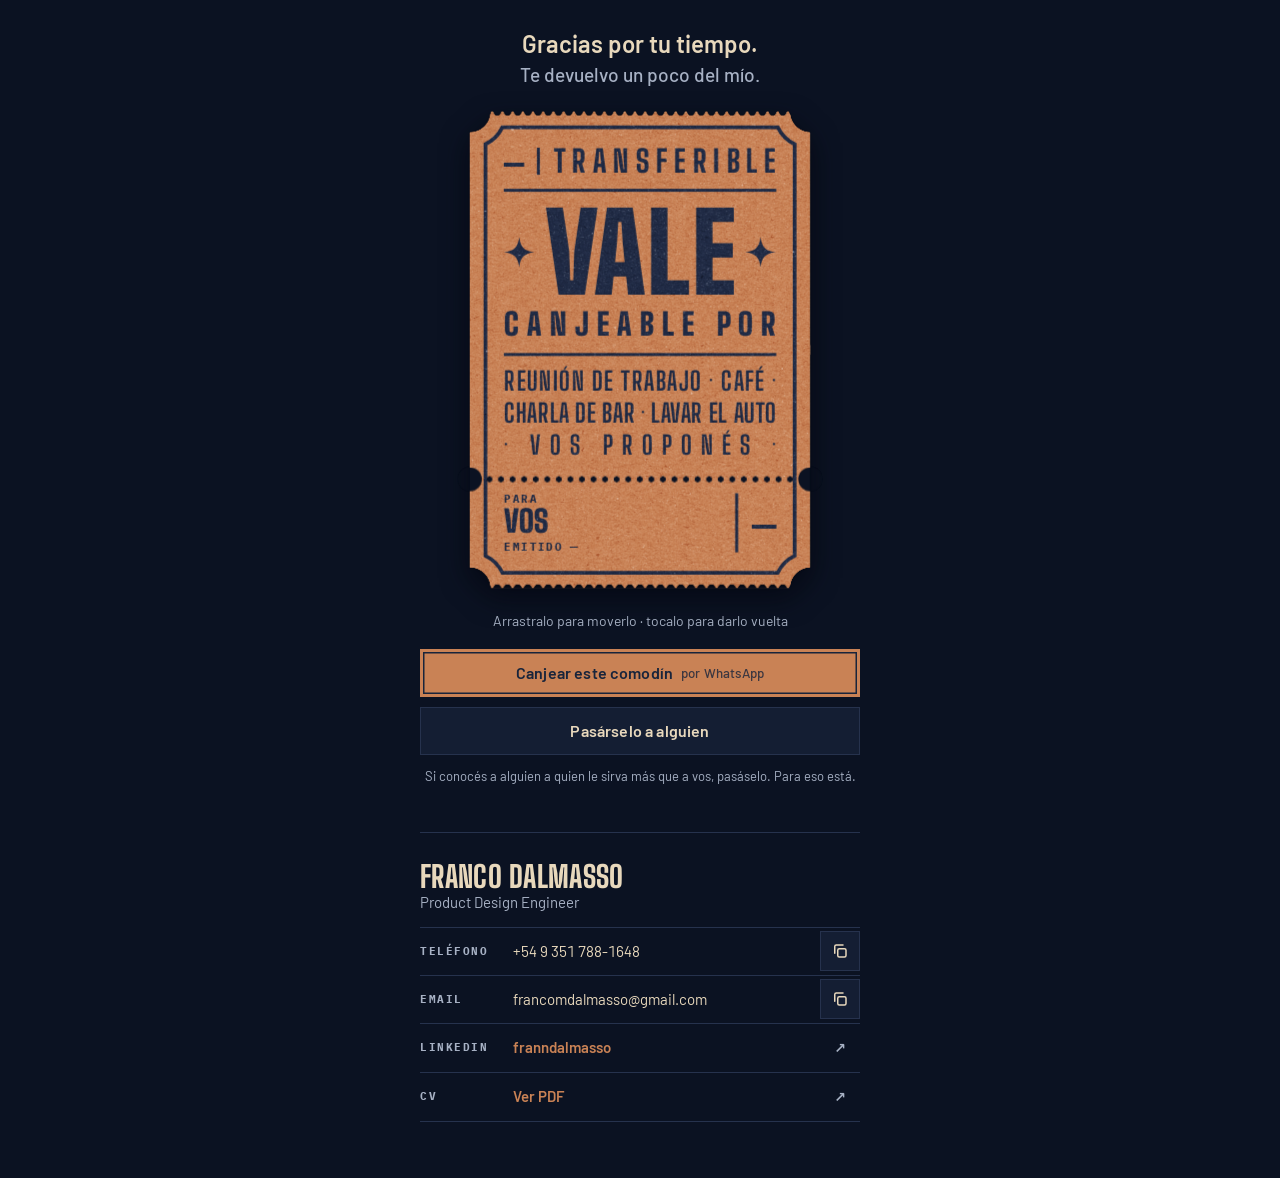
==== index.html @ d5a7b3fe "Arreglar gestos táctiles y versionar archivos para evitar caché - El aviso de pérdida de puntero de " ====
<!doctype html>
<html lang="es">
<head>
<meta charset="utf-8">
<meta name="viewport" content="width=device-width, initial-scale=1, viewport-fit=cover">
<meta name="robots" content="noindex, nofollow, noarchive, nosnippet, noimageindex, notranslate">
<meta name="googlebot" content="noindex, nofollow, noarchive, nosnippet, noimageindex">
<meta name="bingbot" content="noindex, nofollow, noarchive, nosnippet">
<title>Comodín de Franco</title>
<meta name="description" content="Un vale de Franco por un día, para lo que necesites. Abrilo y dalo vuelta.">
<meta property="og:type" content="website">
<meta property="og:title" content="Tenés un comodín">
<meta property="og:description" content="Un vale de Franco por un día, para lo que necesites. Abrilo y dalo vuelta.">
<meta property="og:image" content="https://0xfrann.github.io/comodin/og.png?v=20261021135743">
<meta property="og:image:width" content="1200">
<meta property="og:image:height" content="630">
<meta name="twitter:card" content="summary_large_image">
<meta name="theme-color" content="#0B1222">
<link rel="icon" href="data:image/svg+xml,%3Csvg xmlns='http://www.w3.org/2000/svg' viewBox='0 0 100 140'%3E%3Crect width='100' height='140' rx='12' fill='%23C98255'/%3E%3Cpath d='M30 40h40L50 70zM50 70L30 100h40z' fill='%2318243B'/%3E%3C/svg%3E">
<link rel="preconnect" href="https://fonts.googleapis.com">
<link rel="preconnect" href="https://fonts.gstatic.com" crossorigin>
<link rel="stylesheet" href="https://fonts.googleapis.com/css2?family=Big+Shoulders+Display:wght@500;800;900&family=Barlow:ital,wght@0,400;0,500;0,600;0,700;1,500;1,600&family=IBM+Plex+Mono:wght@500;600;700&display=swap">
<link rel="stylesheet" href="assets/comodin.css?v=20261021135743">
</head>
<body>
<main>
  <section class="stage-col">
    <p class="lede" id="lede">Gracias por tu tiempo.<br><em>Te devuelvo un poco del mío.</em></p>
    <div class="stage" id="stage"></div>
    <p class="hint">Arrastralo para moverlo · tocalo para darlo vuelta</p>

    <div class="actions">
      <a class="btn primary" id="btnCanjear" target="_blank" rel="noopener">Canjear este comodín <small>por WhatsApp</small></a>
      <a class="btn" id="btnPasar" target="_blank" rel="noopener">Pasárselo a alguien</a>
      <p class="fine">Si conocés a alguien a quien le sirva más que a vos, pasáselo. Para eso está.</p>
    </div>

    <section class="about" aria-labelledby="contactTitle">
      <h2 class="contact-name" id="contactTitle">Franco Dalmasso</h2>
      <p class="contact-role">Product Design Engineer</p>
      <dl class="contact-list">
        <div class="row">
          <dt>Teléfono</dt><dd class="sel" id="phoneText"></dd>
          <button class="icon-btn" id="copyPhone" type="button" aria-label="Copiar teléfono"><svg viewBox="0 0 24 24" width="18" height="18" fill="none" stroke="currentColor" stroke-width="2" stroke-linecap="round" stroke-linejoin="round" aria-hidden="true"><rect x="9" y="9" width="11" height="11" rx="2"/><path d="M5 15V6a2 2 0 0 1 2-2h9"/></svg></button>
        </div>
        <div class="row">
          <dt>Email</dt><dd class="sel" id="mailText"></dd>
          <button class="icon-btn" id="copyMail" type="button" aria-label="Copiar email"><svg viewBox="0 0 24 24" width="18" height="18" fill="none" stroke="currentColor" stroke-width="2" stroke-linecap="round" stroke-linejoin="round" aria-hidden="true"><rect x="9" y="9" width="11" height="11" rx="2"/><path d="M5 15V6a2 2 0 0 1 2-2h9"/></svg></button>
        </div>
        <div class="row">
          <dt>LinkedIn</dt><dd class="link-cell"><a id="lnLinkedin" target="_blank" rel="noopener"><span id="lnLinkedinText">franndalmasso</span><span class="arrow" aria-hidden="true">↗</span></a></dd>
        </div>
        <div class="row">
          <dt>CV</dt><dd class="link-cell"><a id="lnCv" target="_blank" rel="noopener"><span>Ver PDF</span><span class="arrow" aria-hidden="true">↗</span></a></dd>
        </div>
      </dl>
    </section>
  </section>
</main>

<script src="assets/config.js?v=20261021135743"></script>
<script src="assets/comodin.js?v=20261021135743"></script>
<script>
(function () {
  const { C, $, pad, firstName, esc } = Comodin;
  Comodin.mount($("#stage"), { intro: true });

  $("#contactTitle").textContent = C.nombre;
  $(".contact-role").textContent = C.rol;
  const phone = Comodin.prettyPhone(C.whatsapp);
  $("#phoneText").textContent = phone;
  $("#mailText").textContent = C.email;
  $("#copyPhone").addEventListener("click", () => Comodin.copyText(phone, $("#phoneText"), "Teléfono copiado"));
  $("#copyMail").addEventListener("click", () => Comodin.copyText(C.email, $("#mailText"), "Email copiado"));
  $("#lnLinkedin").href = C.linkedin;
  $("#lnLinkedinText").textContent = C.linkedin.replace(/^https?:\/\/(www\.)?linkedin\.com\/in\//, "").replace(/\/$/, "");
  $("#lnCv").href = C.cv;

  function route() {
    const c = Comodin.parse(location.hash) || { n: 0, nombre: "", fecha: "" };
    Comodin.render(c);
    const n = c.n ? " Nº " + pad(c.n) : "";
    $("#lede").innerHTML = c.nombre
      ? `Gracias por tu tiempo, ${esc(firstName(c.nombre))}.<br><em>Te devuelvo un poco del mío.</em>`
      : `Gracias por tu tiempo.<br><em>Te devuelvo un poco del mío.</em>`;
    $("#btnCanjear").href = Comodin.waLink(C.whatsapp, `¡Hola ${C.corto}! Tengo el comodín${n} y quiero canjearlo 🎫`);
    $("#btnPasar").href = Comodin.waLink("", c.n
      ? `Te paso este comodín de ${C.corto}: vale por 1 día de su tiempo y creo que a vos te sirve más 🎫\n${Comodin.passLinkOf(c)}`
      : `Mirá esto: ${C.base}`);
  }
  addEventListener("hashchange", () => { route(); Comodin.showFront(); });
  route();
})();
</script>
</body>
</html>
---- assets/comodin.css ----
/* Comodín — estilos compartidos por la tarjeta pública (index.html) y el emisor (emitir.html).
   Dirección: un boleto impreso en tinta azul sobre cartulina terracota y papel envejecido, apoyado en un fondo azul noche. */
:root {
  --bg: #0B1222;
  --surface: #141E33;
  --fg: #E8D8BC;
  --muted: #A7B1C4;
  --line: #26324D;
  --accent: #C98255;
  --accent-fg: #18243B;
  --ok: #9CCB9A;
  --danger: #EE9483;
  --ink: #1F3156;      /* tinta azul */
  --terra: #C98255;    /* cartulina del frente */
  --paper: #D9C4A0;    /* papel del dorso */
  --f-display: "Big Shoulders Display", "Oswald", "Arial Narrow", Impact, sans-serif;
  --f-body: "Barlow", system-ui, -apple-system, "Segoe UI", sans-serif;
  --f-mono: "IBM Plex Mono", ui-monospace, Menlo, Consolas, monospace;
  color-scheme: dark;
}

* { box-sizing: border-box; }
html { background: var(--bg); }
body {
  margin: 0;
  background: var(--bg);
  color: var(--fg);
  font-family: var(--f-body);
  font-size: 16px;
  line-height: 1.5;
  padding-top: env(safe-area-inset-top, 0px);
  padding-bottom: env(safe-area-inset-bottom, 0px);
  padding-left: max(16px, env(safe-area-inset-left, 0px));
  padding-right: max(16px, env(safe-area-inset-right, 0px));
  -webkit-font-smoothing: antialiased;
}
[hidden] { display: none !important; }
main { max-width: 1000px; margin: 0 auto; padding-block: 24px 56px; }

.top { display: flex; align-items: center; justify-content: space-between; gap: 12px; margin-bottom: 8px; }
.linkish { color: var(--accent); font-weight: 600; font-size: 15px; text-decoration: none; background: none; border: 0; padding: 0; cursor: pointer; font-family: var(--f-body); }
.linkish:hover { text-decoration: underline; }

.stage-col { display: flex; flex-direction: column; align-items: center; gap: 18px; width: 100%; max-width: 440px; margin: 0 auto; min-width: 0; }
.lede { margin: 6px 0 0; text-align: center; font-size: clamp(20px, 5.4vw, 24px); line-height: 1.2; font-weight: 600; text-wrap: balance; }
.lede em { font-style: normal; font-weight: 500; font-size: .8em; color: var(--muted); }

/* ---------- el boleto ---------- */
.stage { perspective: 1400px; width: 100%; display: flex; justify-content: center; padding-block: 6px 4px; }
.pop { transform-style: preserve-3d; transition: transform .6s cubic-bezier(.2, 1.5, .4, 1), opacity .35s ease-out; }
.pop.pending { opacity: 0; transform: translateY(24px) scale(.82); transition: none; }
.tilt { transform-style: preserve-3d; transition: transform .35s cubic-bezier(.2,.8,.3,1); max-width: 100%; }
.card {
  position: relative;
  width: min(80vw, 340px);
  max-width: 100%;
  aspect-ratio: 5 / 7;
  transform-style: preserve-3d;
  cursor: grab;
  touch-action: none;
  user-select: none;
  -webkit-user-select: none;
  outline: none;
}
.card:active { cursor: grabbing; }
.card:focus-visible .face { outline: 3px solid var(--accent); outline-offset: 6px; }
.face { position: absolute; inset: 0; backface-visibility: hidden; -webkit-backface-visibility: hidden; container-type: inline-size; color: var(--ink); }
/* grosor de la cartulina: las caras se separan --t y las láminas llenan el canto */
.card { --t: 4px; }
.face.front { transform: translateZ(calc(var(--t) / 2)); }
.face.back { transform: rotateY(180deg) translateZ(calc(var(--t) / 2)); }
.slice { position: absolute; inset: 0; container-type: inline-size; pointer-events: none;
  transform: translateZ(calc(var(--t) / 2 - var(--t) * (var(--i) + .5) / 4)); }
.slice .paper { background: #A6683F; }
.slice.s-back .paper { background: #B9A27C; }
.slice .paper::before, .slice .paper::after { display: none; }
/* luz y sombra según la orientación: una franja de luz con los bordes en sombra que se desplaza al girar */
.sheen { position: absolute; top: 0; bottom: 0; left: -100%; width: 300%; z-index: 1; pointer-events: none; will-change: transform, opacity;
  background: linear-gradient(105deg, rgba(10, 14, 35, .3) 0%, rgba(10, 14, 35, 0) 34%, rgba(255, 240, 215, 0) 40%, rgba(255, 240, 215, .24) 50%, rgba(255, 240, 215, 0) 60%, rgba(10, 14, 35, 0) 66%, rgba(10, 14, 35, .3) 100%);
  transform: translateX(var(--sheen-f, 0%)); opacity: var(--sheen-o, 0); }
.back .sheen { transform: translateX(var(--sheen-b, 0%)); }
.shadow { position: absolute; inset: 0; filter: drop-shadow(0 10px 14px rgba(3, 6, 16, .6)) drop-shadow(0 1px 1px rgba(3, 6, 16, .5)); }
/* esquinas cóncavas */
.shape { position: absolute; inset: 0;
  -webkit-mask: radial-gradient(circle at 0 0, #0000 6cqw, #000 calc(6cqw + .5px)) top left / 51% 51% no-repeat,
                radial-gradient(circle at 100% 0, #0000 6cqw, #000 calc(6cqw + .5px)) top right / 51% 51% no-repeat,
                radial-gradient(circle at 0 100%, #0000 6cqw, #000 calc(6cqw + .5px)) bottom left / 51% 51% no-repeat,
                radial-gradient(circle at 100% 100%, #0000 6cqw, #000 calc(6cqw + .5px)) bottom right / 51% 51% no-repeat;
          mask: radial-gradient(circle at 0 0, #0000 6cqw, #000 calc(6cqw + .5px)) top left / 51% 51% no-repeat,
                radial-gradient(circle at 100% 0, #0000 6cqw, #000 calc(6cqw + .5px)) top right / 51% 51% no-repeat,
                radial-gradient(circle at 0 100%, #0000 6cqw, #000 calc(6cqw + .5px)) bottom left / 51% 51% no-repeat,
                radial-gradient(circle at 100% 100%, #0000 6cqw, #000 calc(6cqw + .5px)) bottom right / 51% 51% no-repeat; }
/* bordes dentados arriba y abajo, como recién cortado del talonario */
.paper { position: absolute; inset: 0; overflow: hidden;
  -webkit-mask: radial-gradient(circle at 50% 0, #0000 1.15cqw, #000 calc(1.15cqw + .5px)) top / 3cqw 51% repeat-x,
                radial-gradient(circle at 50% 100%, #0000 1.15cqw, #000 calc(1.15cqw + .5px)) bottom / 3cqw 51% repeat-x;
          mask: radial-gradient(circle at 50% 0, #0000 1.15cqw, #000 calc(1.15cqw + .5px)) top / 3cqw 51% repeat-x,
                radial-gradient(circle at 50% 100%, #0000 1.15cqw, #000 calc(1.15cqw + .5px)) bottom / 3cqw 51% repeat-x; }
.front .paper { background: var(--terra); }
.back .paper { background: var(--paper); }
/* papel: la foto en luz suave sobre el color de cada cara; la tinta va encima con opacidad y la textura
   vuelve por arriba en luz suave (grano sobre la tinta) y en trama (brillos de las fibras) */
.paper { isolation: isolate; background-image: url("papel.jpg?v=20261021135743"); background-position: center; background-size: cover; background-blend-mode: soft-light; }
.paper::before { content: ""; position: absolute; inset: 0; z-index: 1; pointer-events: none; background: url("papel.jpg?v=20261021135743") center / cover; mix-blend-mode: soft-light; opacity: .8; }
.paper::after { content: ""; position: absolute; inset: 0; z-index: 1; pointer-events: none; background: url("papel-luz.jpg?v=20261021135743") center / cover; mix-blend-mode: screen; opacity: .5; }
.ink { opacity: .9; }
.front { --ink: #172644; }
.front .ink { opacity: .95; }
/* en la terracota el grano se nota más: se atenúa un tercio con un velo del mismo color */
.front .paper { background-image: linear-gradient(rgba(201, 130, 85, .32), rgba(201, 130, 85, .32)), url("papel.jpg?v=20261021135743"); background-size: auto, cover; background-blend-mode: normal, soft-light; }
.front .paper::before { opacity: .55; }
.front .paper::after { opacity: .36; }
.frame { position: absolute; inset: 0; width: 100%; height: 100%; pointer-events: none; }
/* perforación */
.notch { position: absolute; top: 104.4cqw; width: 7.2cqw; height: 7.2cqw; border-radius: 50%; background: var(--bg); z-index: 2; }
.notch.l { left: -3.6cqw; } .notch.r { right: -3.6cqw; }
.perf { position: absolute; left: 4.5cqw; right: 4.5cqw; top: 106.8cqw; height: 2.4cqw; z-index: 2;
  background: radial-gradient(circle, var(--bg) .85cqw, transparent .92cqw) center / 3.4cqw 2.4cqw repeat-x; }

/* frente: composición tipo cartel, cada línea a todo el ancho */
.f-top { position: absolute; left: 10cqw; right: 10cqw; top: 8.5cqw; padding-top: 2cqw; height: 93cqw; display: flex; flex-direction: column; justify-content: space-between; }
.f-row { display: flex; align-items: stretch; gap: 4cqw; }
.f-serial { display: flex; align-items: center; padding-right: 4cqw; border-right: 1cqw solid var(--ink); }
.f-num { font-family: var(--f-mono); font-weight: 600; line-height: .8; letter-spacing: -.02em; font-variant-numeric: tabular-nums; }
.f-serial .f-num { font-size: 10cqw; }
.f-transf { flex: 1; min-width: 0; display: flex; align-items: center; }
.f-rule { height: 0; border-top: 1cqw solid var(--ink); flex: none; }
.f-vale-row { display: flex; align-items: center; justify-content: space-between; }
.f-star { width: 9cqw; height: 9cqw; flex: none; }
.fill { white-space: nowrap; display: inline-block; align-self: flex-start; }
.f-transf .fill { align-self: center; }
.f-transf .fill, .f-canje { font-family: var(--f-display); font-weight: 800; line-height: .9; text-transform: uppercase; }
.f-canje { font-weight: 900; }
.f-vale { font-family: var(--f-display); font-weight: 900; line-height: .8; padding-top: 1cqw; }
.f-ex { display: flex; flex-direction: column; gap: 2.4cqw; }
.f-ex .fill { font-family: var(--f-display); font-weight: 700; line-height: .92; text-transform: uppercase; }
.f-bot { position: absolute; left: 10cqw; right: 10cqw; top: 112cqw; bottom: 10.5cqw; display: flex; justify-content: space-between; align-items: stretch; gap: 4cqw; }
.f-data { display: flex; flex-direction: column; justify-content: space-between; min-width: 0; flex: 1; }
.f-lbl { font-family: var(--f-mono); font-weight: 700; font-size: 3.1cqw; letter-spacing: .14em; line-height: 1; }
.f-para { font-family: var(--f-display); font-weight: 900; line-height: .9; text-transform: uppercase; }
.f-issued { display: flex; align-items: baseline; gap: 2cqw; line-height: 1; }
.f-fecha { font-family: var(--f-mono); font-weight: 600; font-size: 3.9cqw; }
.f-big { display: flex; align-items: center; justify-content: center; border-left: 1cqw solid var(--ink); padding-left: 4cqw; }
.f-big .f-num { font-size: 12cqw; }

/* dorso */
.b-body { position: absolute; left: 13cqw; right: 13cqw; top: 13cqw; padding-top: 4cqw; display: flex; flex-direction: column; gap: 3cqw; }
.b-title { margin: 0; font-family: var(--f-display); font-weight: 900; line-height: .9; text-transform: uppercase; margin-bottom: 1cqw; }
.b-rules { margin: 0; padding: 0; list-style: none; display: flex; flex-direction: column; gap: 1.9cqw; font-size: 4.2cqw; line-height: 1.17; font-weight: 500; counter-reset: r; }
.b-rules li { position: relative; padding-left: 7.4cqw; counter-increment: r; }
.b-rules li::before { content: counter(r, decimal-leading-zero); position: absolute; left: 0; top: .5cqw; font-family: var(--f-mono); font-weight: 600; font-size: 3.5cqw; letter-spacing: .02em; }
.b-sign { position: absolute; left: 13cqw; right: 13cqw; top: 112cqw; bottom: 10.5cqw; display: flex; flex-direction: column; justify-content: center; align-items: center; gap: 1.2cqw; text-align: center; font-family: var(--f-mono); letter-spacing: .02em; line-height: 1.2; }
.b-name { font-weight: 600; font-size: 4.2cqw; }
.b-role { font-weight: 500; font-size: 3.8cqw; opacity: .82; }

.hint { margin: 0; color: var(--muted); font-size: 14px; text-align: center; }
.chip-btn { font: 600 14px var(--f-body); color: var(--fg); background: var(--surface); border: 1px solid var(--line); padding: 6px 12px; cursor: pointer; text-decoration: none; }
.chip-btn:hover { border-color: var(--accent); }
.chip-btn:focus-visible { outline: 2px solid var(--accent); outline-offset: 2px; }

/* ---------- acciones ---------- */
.actions { width: 100%; display: flex; flex-direction: column; gap: 10px; }
.btn {
  display: flex; align-items: center; justify-content: center; gap: 8px;
  min-height: 48px; padding: 10px 16px;
  font: 600 16px var(--f-body); letter-spacing: .01em; text-decoration: none; text-align: center;
  color: var(--fg); background: var(--surface); border: 1px solid var(--line); cursor: pointer;
}
.btn:hover { border-color: var(--accent); }
.btn:focus-visible { outline: 2px solid var(--accent); outline-offset: 2px; }
.btn.primary { background: var(--accent); color: var(--accent-fg); border-color: transparent; box-shadow: inset 0 0 0 2px var(--accent), inset 0 0 0 3.5px var(--accent-fg); }
.btn.primary:hover { filter: brightness(1.08); }
.btn[disabled] { opacity: .55; cursor: default; filter: none; }
.btn small { font-weight: 500; opacity: .8; }
.row2 { display: grid; grid-template-columns: 1fr 1fr; gap: 10px; }
.row2 > :only-child { grid-column: 1 / -1; }
.contact { display: flex; align-items: center; justify-content: center; gap: 8px; flex-wrap: wrap; font-size: 13px; color: var(--muted); }
.mono { font-family: var(--f-mono); font-variant-numeric: tabular-nums; }
.contact .mono { color: var(--fg); user-select: all; -webkit-user-select: all; }
.about { width: 100%; margin-top: 28px; padding-top: 28px; border-top: 1px solid var(--line); display: flex; flex-direction: column; align-items: stretch; text-align: left; color: var(--fg); }
.about .eyebrow { margin: 0 0 8px; }
.contact-name { margin: 0 0 2px; color: var(--fg); font-family: var(--f-display); font-weight: 800; font-size: 30px; line-height: 1; text-transform: uppercase; letter-spacing: .01em; }
.contact-role { margin: 0 0 14px; line-height: 1.3; color: var(--muted); font-size: 15px; }
.contact-list { width: 100%; margin: 0; border-top: 1px solid var(--line); }
.contact-list .row { display: grid; grid-template-columns: 5.2em minmax(0, 1fr) 40px; align-items: center; gap: 10px; min-height: 48px; border-bottom: 1px solid var(--line); }
.contact-list dt { font-family: var(--f-mono); font-weight: 700; font-size: 11px; letter-spacing: .14em; text-transform: uppercase; color: var(--muted); }
.contact-list dd { margin: 0; min-width: 0; font-size: 15px; font-variant-numeric: tabular-nums; overflow-wrap: anywhere; }
.contact-list dd.sel { user-select: all; -webkit-user-select: all; }
.icon-btn { width: 40px; height: 40px; display: inline-flex; align-items: center; justify-content: center; border: 1px solid var(--line); background: var(--surface); color: var(--fg); cursor: pointer; }
.icon-btn:hover { border-color: var(--accent); color: var(--accent); }
.icon-btn:focus-visible { outline: 2px solid var(--accent); outline-offset: 2px; }
.contact-list a { color: var(--accent); font-weight: 600; text-decoration: none; }
.contact-list a:hover { text-decoration: underline; }
/* la celda entera (texto + flecha) es el link, para tocarla fácil en el teléfono */
.contact-list .link-cell { grid-column: 2 / -1; align-self: stretch; display: flex; }
.contact-list .link-cell a { flex: 1; display: grid; grid-template-columns: minmax(0, 1fr) 40px; align-items: center; gap: 10px; min-height: 48px; }
.contact-list .link-cell a:hover .arrow { color: var(--accent); }
.contact-list .link-cell a:focus-visible { outline: 2px solid var(--accent); outline-offset: -2px; }
.contact-list .arrow { color: var(--muted); font-size: 14px; justify-self: center; }
.fine { margin: 2px 0 0; text-align: center; font-size: 13px; color: var(--muted); text-wrap: balance; }

/* ---------- emisor ---------- */
.layout { display: grid; gap: 24px; }
@media (min-width: 860px) {
  .layout { grid-template-columns: minmax(0, 1fr) minmax(0, 440px); align-items: start; }
  .layout .stage-col { position: sticky; top: 16px; order: -1; }
}
.panel-col { display: flex; flex-direction: column; gap: 14px; min-width: 0; width: 100%; max-width: 560px; margin: 0 auto; }
.block { background: var(--surface); border: 1px solid var(--line); padding: 18px; display: flex; flex-direction: column; gap: 12px; min-width: 0; }
.eyebrow { margin: 0; font-family: var(--f-mono); font-weight: 700; font-size: 11px; letter-spacing: .16em; text-transform: uppercase; color: var(--muted); }
.block h2 { margin: 0; font-size: 22px; line-height: 1.2; text-wrap: balance; }
.block p { margin: 0; }
.field { display: flex; flex-direction: column; gap: 6px; }
.field label { font-weight: 600; font-size: 14px; }
.field label .muted { font-weight: 400; color: var(--muted); }
input[type="text"], input[type="tel"], input[type="password"], input[type="search"], textarea {
  width: 100%; min-height: 46px; padding: 10px 12px;
  border: 1px solid var(--line); background: var(--bg); color: var(--fg); font: 500 17px var(--f-body);
}
textarea { min-height: 84px; resize: vertical; line-height: 1.4; }
input:focus, textarea:focus { outline: 2px solid var(--accent); outline-offset: 1px; border-color: transparent; }
.note { font-size: 13px; color: var(--muted); }
.note.err { color: var(--danger); }
.note a { color: var(--accent); }
.steps { margin: 0; padding-left: 20px; color: var(--muted); font-size: 14px; display: flex; flex-direction: column; gap: 4px; }
.steps b { color: var(--fg); }
.linkbox { display: flex; gap: 8px; align-items: stretch; min-width: 0; }
.linkbox code { flex: 1; min-width: 0; font-family: var(--f-mono); font-size: 12px; padding: 10px; background: var(--bg); border: 1px solid var(--line); overflow-x: auto; white-space: nowrap; user-select: all; -webkit-user-select: all; }

.registry { list-style: none; margin: 0; padding: 0; display: flex; flex-direction: column; }
.registry > li { border-top: 1px solid var(--line); }
.registry > li:first-child { border-top: 0; }
.reg-head { width: 100%; display: grid; grid-template-columns: 3.2em minmax(0, 1fr) auto; column-gap: 10px; align-items: baseline; text-align: left; background: none; border: 0; padding: 12px 0; color: var(--fg); font: inherit; cursor: pointer; }
.reg-head:focus-visible { outline: 2px solid var(--accent); outline-offset: 2px; }
.reg-num { font-family: var(--f-mono); font-weight: 700; font-variant-numeric: tabular-nums; color: var(--accent); }
.reg-who { font-weight: 600; white-space: nowrap; overflow: hidden; text-overflow: ellipsis; }
.reg-state { font-size: 12px; font-weight: 600; color: var(--muted); border: 1px solid var(--line); padding: 2px 9px; white-space: nowrap; }
.reg-state.on { color: var(--ok); border-color: var(--ok); }
.reg-meta { grid-column: 2 / -1; font-size: 12px; color: var(--muted); font-family: var(--f-mono); }
.reg-body { padding: 0 0 14px 3.2em; display: flex; flex-direction: column; gap: 10px; }
.reg-note { font-size: 14px; color: var(--fg); white-space: pre-wrap; overflow-wrap: anywhere; }
.reg-actions { display: flex; flex-wrap: wrap; gap: 8px; }
.empty { color: var(--muted); font-size: 14px; }

/* ---------- toast + hoja ---------- */
.toast {
  font-family: var(--f-body);
  position: fixed; left: 50%; bottom: calc(20px + env(safe-area-inset-bottom, 0px)); transform: translate(-50%, 20px);
  background: var(--fg); color: var(--bg); padding: 10px 16px; font-weight: 600; font-size: 14px;
  opacity: 0; pointer-events: none; transition: opacity .2s, transform .2s; z-index: 30; max-width: calc(100% - 32px); text-align: center;
}
.toast.show { opacity: 1; transform: translate(-50%, 0); }
.sheet { position: fixed; inset: 0; z-index: 40; background: rgba(3, 6, 14, .72); display: flex; align-items: center; justify-content: center; padding: 16px; }
.sheet-inner { background: var(--surface); padding: 16px; width: min(420px, 100%); max-height: 100%; overflow: auto; display: flex; flex-direction: column; gap: 12px; }
.sheet-inner img { width: 100%; display: block; }
.sheet-inner p { margin: 0; font-size: 14px; color: var(--muted); text-align: center; }

@media (prefers-reduced-motion: reduce) {
  .card, .tilt, .pop { transition: none !important; }
  .toast { transition: none; }
}
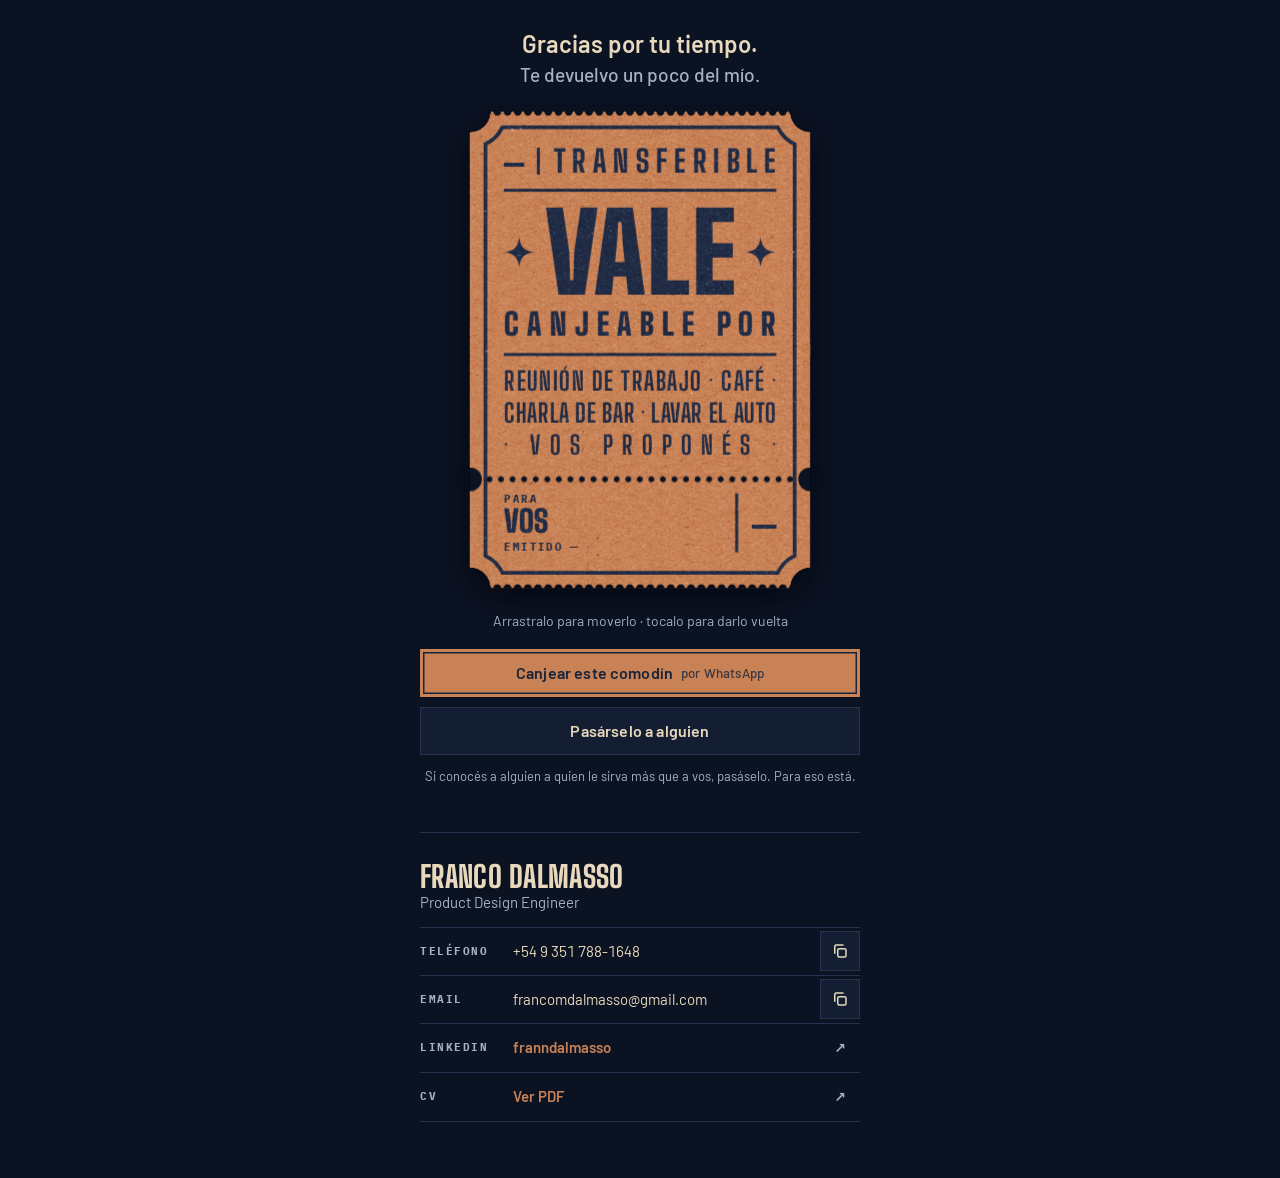
==== commit 81a5383d: "Luz de papel rugoso y giro inicial más lento - El brillo pasa a prender solo sobre el relieve del pa" ====
--- a/index.html
+++ b/index.html
@@ -11,7 +11,7 @@
 <meta property="og:type" content="website">
 <meta property="og:title" content="Tenés un comodín">
 <meta property="og:description" content="Un vale de Franco por un día, para lo que necesites. Abrilo y dalo vuelta.">
-<meta property="og:image" content="https://0xfrann.github.io/comodin/og.png?v=20261021135743">
+<meta property="og:image" content="https://0xfrann.github.io/comodin/og.png?v=20261021140311">
 <meta property="og:image:width" content="1200">
 <meta property="og:image:height" content="630">
 <meta name="twitter:card" content="summary_large_image">
@@ -20,7 +20,7 @@
 <link rel="preconnect" href="https://fonts.googleapis.com">
 <link rel="preconnect" href="https://fonts.gstatic.com" crossorigin>
 <link rel="stylesheet" href="https://fonts.googleapis.com/css2?family=Big+Shoulders+Display:wght@500;800;900&family=Barlow:ital,wght@0,400;0,500;0,600;0,700;1,500;1,600&family=IBM+Plex+Mono:wght@500;600;700&display=swap">
-<link rel="stylesheet" href="assets/comodin.css?v=20261021135743">
+<link rel="stylesheet" href="assets/comodin.css?v=20261021140311">
 </head>
 <body>
 <main>
@@ -58,8 +58,8 @@
   </section>
 </main>
 
-<script src="assets/config.js?v=20261021135743"></script>
-<script src="assets/comodin.js?v=20261021135743"></script>
+<script src="assets/config.js?v=20261021140311"></script>
+<script src="assets/comodin.js?v=20261021140311"></script>
 <script>
 (function () {
   const { C, $, pad, firstName, esc } = Comodin;
--- a/assets/comodin.css
+++ b/assets/comodin.css
@@ -75,10 +75,14 @@
 .slice.s-back .paper { background: #B9A27C; }
 .slice .paper::before, .slice .paper::after { display: none; }
 /* luz y sombra según la orientación: una franja de luz con los bordes en sombra que se desplaza al girar */
-.sheen { position: absolute; top: 0; bottom: 0; left: -100%; width: 300%; z-index: 1; pointer-events: none; will-change: transform, opacity;
-  background: linear-gradient(105deg, rgba(10, 14, 35, .3) 0%, rgba(10, 14, 35, 0) 34%, rgba(255, 240, 215, 0) 40%, rgba(255, 240, 215, .24) 50%, rgba(255, 240, 215, 0) 60%, rgba(10, 14, 35, 0) 66%, rgba(10, 14, 35, .3) 100%);
-  transform: translateX(var(--sheen-f, 0%)); opacity: var(--sheen-o, 0); }
-.back .sheen { transform: translateX(var(--sheen-b, 0%)); }
+/* luz sobre papel rugoso: sombreado suave y amplio + brillo que solo prende en el relieve del papel */
+.sheen { position: absolute; inset: 0; z-index: 1; pointer-events: none; overflow: hidden; opacity: var(--sheen-o, 0); --sx: var(--sheen-f, 0%); }
+.back .sheen { --sx: var(--sheen-b, 0%); }
+.sh-shade, .sh-band { position: absolute; top: 0; bottom: 0; left: -100%; width: 300%; will-change: transform; transform: translateX(var(--sx)); }
+.sh-shade { background: linear-gradient(105deg, rgba(10, 14, 35, .26) 0%, rgba(10, 14, 35, .08) 25%, rgba(10, 14, 35, 0) 40%, rgba(10, 14, 35, 0) 60%, rgba(10, 14, 35, .08) 75%, rgba(10, 14, 35, .26) 100%); }
+.sh-glint { position: absolute; inset: 0; overflow: hidden;
+  -webkit-mask: url("papel-relieve.png?v=20261021140311") center / cover; mask: url("papel-relieve.png?v=20261021140311") center / cover; }
+.sh-band { background: linear-gradient(105deg, rgba(255, 244, 225, 0) 24%, rgba(255, 244, 225, .18) 38%, rgba(255, 244, 225, .42) 50%, rgba(255, 244, 225, .18) 62%, rgba(255, 244, 225, 0) 76%); }
 .shadow { position: absolute; inset: 0; filter: drop-shadow(0 10px 14px rgba(3, 6, 16, .6)) drop-shadow(0 1px 1px rgba(3, 6, 16, .5)); }
 /* esquinas cóncavas */
 .shape { position: absolute; inset: 0;
@@ -100,14 +104,14 @@
 .back .paper { background: var(--paper); }
 /* papel: la foto en luz suave sobre el color de cada cara; la tinta va encima con opacidad y la textura
    vuelve por arriba en luz suave (grano sobre la tinta) y en trama (brillos de las fibras) */
-.paper { isolation: isolate; background-image: url("papel.jpg?v=20261021135743"); background-position: center; background-size: cover; background-blend-mode: soft-light; }
-.paper::before { content: ""; position: absolute; inset: 0; z-index: 1; pointer-events: none; background: url("papel.jpg?v=20261021135743") center / cover; mix-blend-mode: soft-light; opacity: .8; }
-.paper::after { content: ""; position: absolute; inset: 0; z-index: 1; pointer-events: none; background: url("papel-luz.jpg?v=20261021135743") center / cover; mix-blend-mode: screen; opacity: .5; }
+.paper { isolation: isolate; background-image: url("papel.jpg?v=20261021140311"); background-position: center; background-size: cover; background-blend-mode: soft-light; }
+.paper::before { content: ""; position: absolute; inset: 0; z-index: 1; pointer-events: none; background: url("papel.jpg?v=20261021140311") center / cover; mix-blend-mode: soft-light; opacity: .8; }
+.paper::after { content: ""; position: absolute; inset: 0; z-index: 1; pointer-events: none; background: url("papel-luz.jpg?v=20261021140311") center / cover; mix-blend-mode: screen; opacity: .5; }
 .ink { opacity: .9; }
 .front { --ink: #172644; }
 .front .ink { opacity: .95; }
 /* en la terracota el grano se nota más: se atenúa un tercio con un velo del mismo color */
-.front .paper { background-image: linear-gradient(rgba(201, 130, 85, .32), rgba(201, 130, 85, .32)), url("papel.jpg?v=20261021135743"); background-size: auto, cover; background-blend-mode: normal, soft-light; }
+.front .paper { background-image: linear-gradient(rgba(201, 130, 85, .32), rgba(201, 130, 85, .32)), url("papel.jpg?v=20261021140311"); background-size: auto, cover; background-blend-mode: normal, soft-light; }
 .front .paper::before { opacity: .55; }
 .front .paper::after { opacity: .36; }
 .frame { position: absolute; inset: 0; width: 100%; height: 100%; pointer-events: none; }
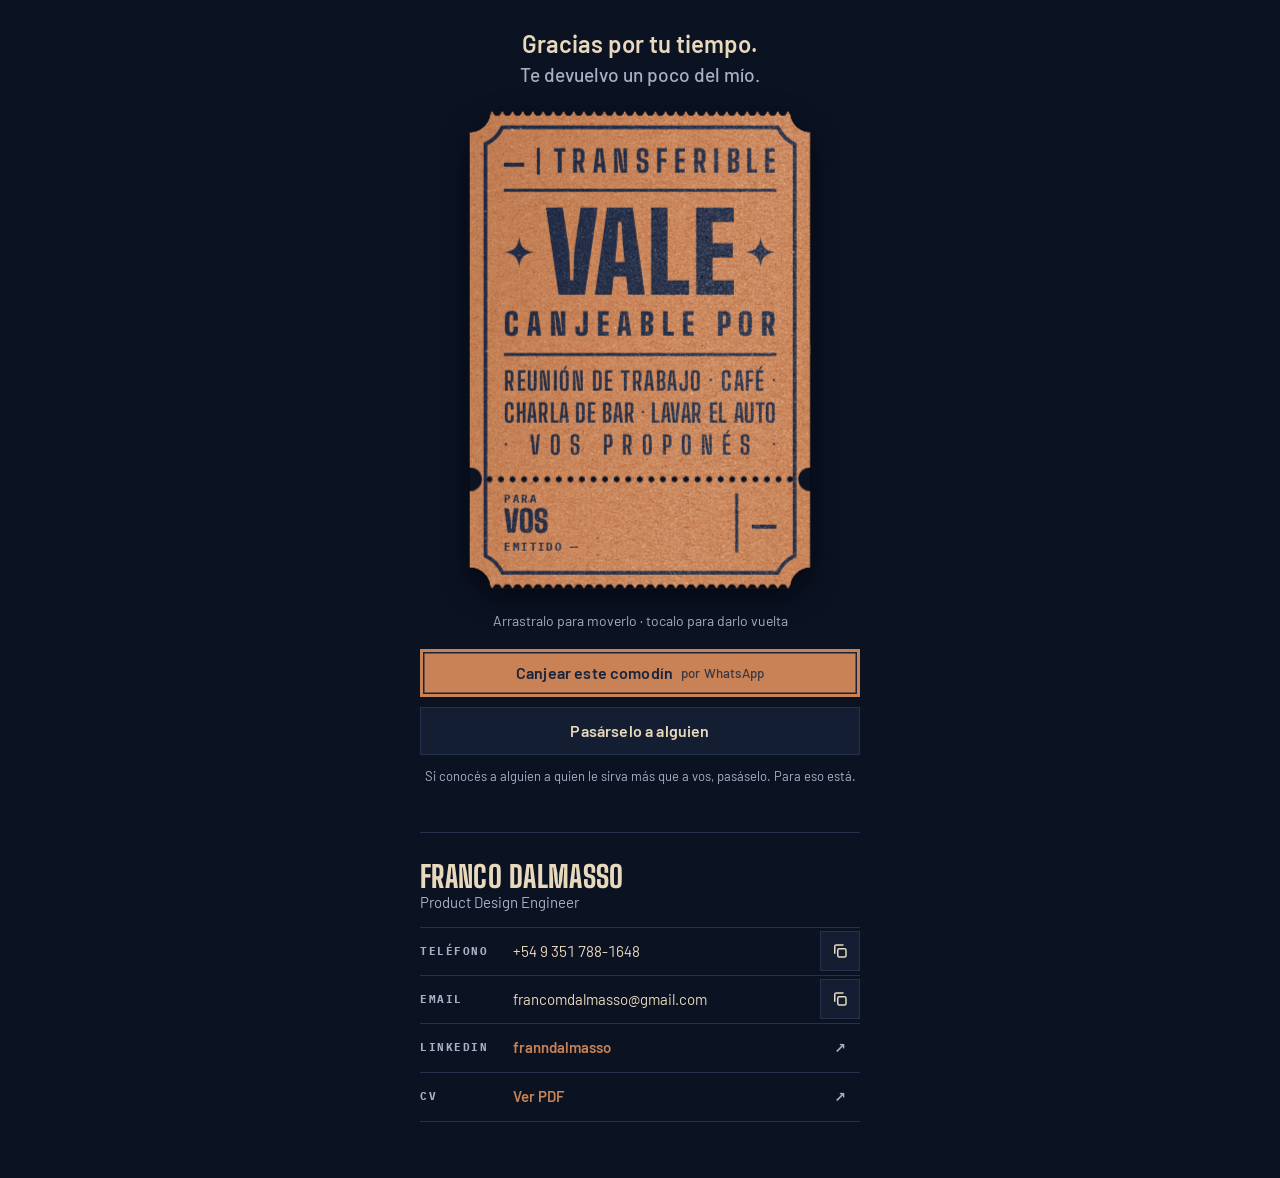
==== commit 3a6f9f3b: "Canto real en los laterales y luz prendida en reposo - El grosor deja de ser una pila de láminas: do" ====
--- a/index.html
+++ b/index.html
@@ -11,7 +11,7 @@
 <meta property="og:type" content="website">
 <meta property="og:title" content="Tenés un comodín">
 <meta property="og:description" content="Un vale de Franco por un día, para lo que necesites. Abrilo y dalo vuelta.">
-<meta property="og:image" content="https://0xfrann.github.io/comodin/og.png?v=20261021140311">
+<meta property="og:image" content="https://0xfrann.github.io/comodin/og.png?v=20261021153409">
 <meta property="og:image:width" content="1200">
 <meta property="og:image:height" content="630">
 <meta name="twitter:card" content="summary_large_image">
@@ -20,7 +20,7 @@
 <link rel="preconnect" href="https://fonts.googleapis.com">
 <link rel="preconnect" href="https://fonts.gstatic.com" crossorigin>
 <link rel="stylesheet" href="https://fonts.googleapis.com/css2?family=Big+Shoulders+Display:wght@500;800;900&family=Barlow:ital,wght@0,400;0,500;0,600;0,700;1,500;1,600&family=IBM+Plex+Mono:wght@500;600;700&display=swap">
-<link rel="stylesheet" href="assets/comodin.css?v=20261021140311">
+<link rel="stylesheet" href="assets/comodin.css?v=20261021153409">
 </head>
 <body>
 <main>
@@ -58,8 +58,8 @@
   </section>
 </main>
 
-<script src="assets/config.js?v=20261021140311"></script>
-<script src="assets/comodin.js?v=20261021140311"></script>
+<script src="assets/config.js?v=20261021153409"></script>
+<script src="assets/comodin.js?v=20261021153409"></script>
 <script>
 (function () {
   const { C, $, pad, firstName, esc } = Comodin;
--- a/assets/comodin.css
+++ b/assets/comodin.css
@@ -69,19 +69,20 @@
 .card { --t: 4px; }
 .face.front { transform: translateZ(calc(var(--t) / 2)); }
 .face.back { transform: rotateY(180deg) translateZ(calc(var(--t) / 2)); }
-.slice { position: absolute; inset: 0; container-type: inline-size; pointer-events: none;
-  transform: translateZ(calc(var(--t) / 2 - var(--t) * (var(--i) + .5) / 4)); }
-.slice .paper { background: #A6683F; }
-.slice.s-back .paper { background: #B9A27C; }
-.slice .paper::before, .slice .paper::after { display: none; }
+/* canto: tira de 4 px a cada lado, mitad terracota (frente) y mitad papel (dorso) */
+.edge { position: absolute; width: var(--t); left: calc(var(--t) / -2); pointer-events: none;
+  background: linear-gradient(90deg, #9C613B 0 50%, #B49C76 50% 100%); transform: rotateY(90deg); }
+.edge.r { left: calc(100% - var(--t) / 2); }
+.edge.e1 { top: 4.29%; height: 70.28%; }
+.edge.e2 { top: 79.71%; height: 16%; }
 /* luz y sombra según la orientación: una franja de luz con los bordes en sombra que se desplaza al girar */
 /* luz sobre papel rugoso: sombreado suave y amplio + brillo que solo prende en el relieve del papel */
-.sheen { position: absolute; inset: 0; z-index: 1; pointer-events: none; overflow: hidden; opacity: var(--sheen-o, 0); --sx: var(--sheen-f, 0%); }
-.back .sheen { --sx: var(--sheen-b, 0%); }
+.sheen { position: absolute; inset: 0; z-index: 1; pointer-events: none; overflow: hidden; opacity: var(--sheen-o, .5); --sx: var(--sheen-f, 9%); }
+.back .sheen { --sx: var(--sheen-b, 9%); }
 .sh-shade, .sh-band { position: absolute; top: 0; bottom: 0; left: -100%; width: 300%; will-change: transform; transform: translateX(var(--sx)); }
 .sh-shade { background: linear-gradient(105deg, rgba(10, 14, 35, .26) 0%, rgba(10, 14, 35, .08) 25%, rgba(10, 14, 35, 0) 40%, rgba(10, 14, 35, 0) 60%, rgba(10, 14, 35, .08) 75%, rgba(10, 14, 35, .26) 100%); }
 .sh-glint { position: absolute; inset: 0; overflow: hidden;
-  -webkit-mask: url("papel-relieve.png?v=20261021140311") center / cover; mask: url("papel-relieve.png?v=20261021140311") center / cover; }
+  -webkit-mask: url("papel-relieve.png?v=20261021153409") center / cover; mask: url("papel-relieve.png?v=20261021153409") center / cover; }
 .sh-band { background: linear-gradient(105deg, rgba(255, 244, 225, 0) 24%, rgba(255, 244, 225, .18) 38%, rgba(255, 244, 225, .42) 50%, rgba(255, 244, 225, .18) 62%, rgba(255, 244, 225, 0) 76%); }
 .shadow { position: absolute; inset: 0; filter: drop-shadow(0 10px 14px rgba(3, 6, 16, .6)) drop-shadow(0 1px 1px rgba(3, 6, 16, .5)); }
 /* esquinas cóncavas */
@@ -104,14 +105,14 @@
 .back .paper { background: var(--paper); }
 /* papel: la foto en luz suave sobre el color de cada cara; la tinta va encima con opacidad y la textura
    vuelve por arriba en luz suave (grano sobre la tinta) y en trama (brillos de las fibras) */
-.paper { isolation: isolate; background-image: url("papel.jpg?v=20261021140311"); background-position: center; background-size: cover; background-blend-mode: soft-light; }
-.paper::before { content: ""; position: absolute; inset: 0; z-index: 1; pointer-events: none; background: url("papel.jpg?v=20261021140311") center / cover; mix-blend-mode: soft-light; opacity: .8; }
-.paper::after { content: ""; position: absolute; inset: 0; z-index: 1; pointer-events: none; background: url("papel-luz.jpg?v=20261021140311") center / cover; mix-blend-mode: screen; opacity: .5; }
+.paper { isolation: isolate; background-image: url("papel.jpg?v=20261021153409"); background-position: center; background-size: cover; background-blend-mode: soft-light; }
+.paper::before { content: ""; position: absolute; inset: 0; z-index: 1; pointer-events: none; background: url("papel.jpg?v=20261021153409") center / cover; mix-blend-mode: soft-light; opacity: .8; }
+.paper::after { content: ""; position: absolute; inset: 0; z-index: 1; pointer-events: none; background: url("papel-luz.jpg?v=20261021153409") center / cover; mix-blend-mode: screen; opacity: .5; }
 .ink { opacity: .9; }
 .front { --ink: #172644; }
 .front .ink { opacity: .95; }
 /* en la terracota el grano se nota más: se atenúa un tercio con un velo del mismo color */
-.front .paper { background-image: linear-gradient(rgba(201, 130, 85, .32), rgba(201, 130, 85, .32)), url("papel.jpg?v=20261021140311"); background-size: auto, cover; background-blend-mode: normal, soft-light; }
+.front .paper { background-image: linear-gradient(rgba(201, 130, 85, .32), rgba(201, 130, 85, .32)), url("papel.jpg?v=20261021153409"); background-size: auto, cover; background-blend-mode: normal, soft-light; }
 .front .paper::before { opacity: .55; }
 .front .paper::after { opacity: .36; }
 .frame { position: absolute; inset: 0; width: 100%; height: 100%; pointer-events: none; }
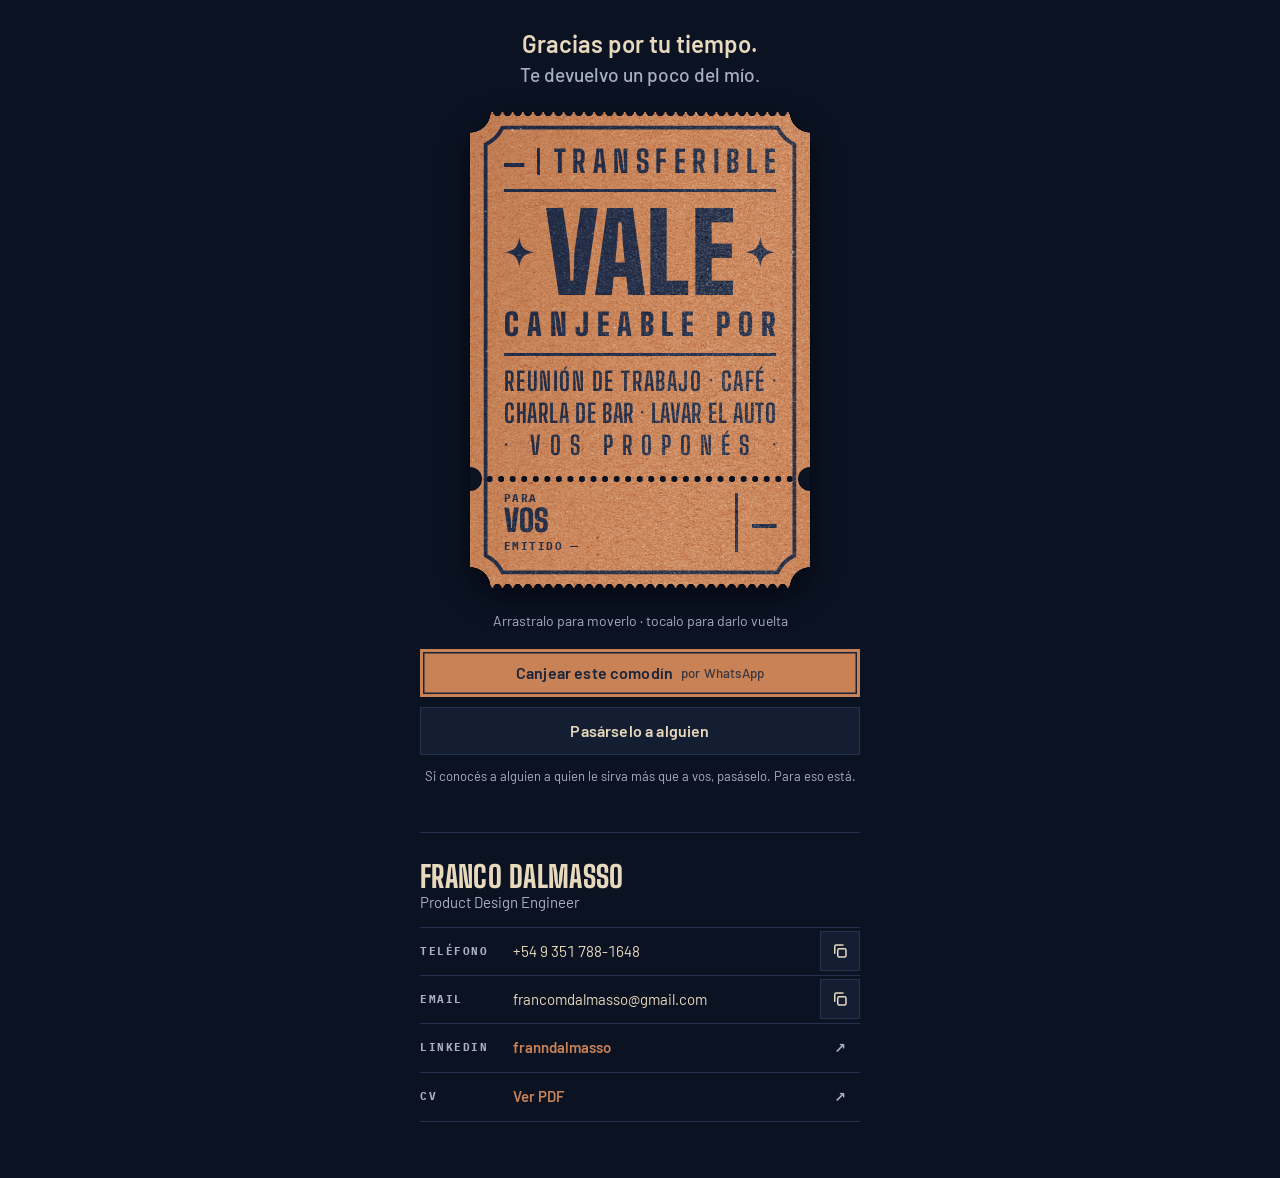
==== commit 107c89a9: "Volver a la tarjeta plana: sin cantos Co-Authored-By: Claude Opus 5.5 <noreply@anthropic.com> Claude" ====
--- a/index.html
+++ b/index.html
@@ -11,7 +11,7 @@
 <meta property="og:type" content="website">
 <meta property="og:title" content="Tenés un comodín">
 <meta property="og:description" content="Un vale de Franco por un día, para lo que necesites. Abrilo y dalo vuelta.">
-<meta property="og:image" content="https://0xfrann.github.io/comodin/og.png?v=20261021153409">
+<meta property="og:image" content="https://0xfrann.github.io/comodin/og.png?v=20261021153632">
 <meta property="og:image:width" content="1200">
 <meta property="og:image:height" content="630">
 <meta name="twitter:card" content="summary_large_image">
@@ -20,7 +20,7 @@
 <link rel="preconnect" href="https://fonts.googleapis.com">
 <link rel="preconnect" href="https://fonts.gstatic.com" crossorigin>
 <link rel="stylesheet" href="https://fonts.googleapis.com/css2?family=Big+Shoulders+Display:wght@500;800;900&family=Barlow:ital,wght@0,400;0,500;0,600;0,700;1,500;1,600&family=IBM+Plex+Mono:wght@500;600;700&display=swap">
-<link rel="stylesheet" href="assets/comodin.css?v=20261021153409">
+<link rel="stylesheet" href="assets/comodin.css?v=20261021153632">
 </head>
 <body>
 <main>
@@ -58,8 +58,8 @@
   </section>
 </main>
 
-<script src="assets/config.js?v=20261021153409"></script>
-<script src="assets/comodin.js?v=20261021153409"></script>
+<script src="assets/config.js?v=20261021153632"></script>
+<script src="assets/comodin.js?v=20261021153632"></script>
 <script>
 (function () {
   const { C, $, pad, firstName, esc } = Comodin;
--- a/assets/comodin.css
+++ b/assets/comodin.css
@@ -65,16 +65,7 @@
 .card:active { cursor: grabbing; }
 .card:focus-visible .face { outline: 3px solid var(--accent); outline-offset: 6px; }
 .face { position: absolute; inset: 0; backface-visibility: hidden; -webkit-backface-visibility: hidden; container-type: inline-size; color: var(--ink); }
-/* grosor de la cartulina: las caras se separan --t y las láminas llenan el canto */
-.card { --t: 4px; }
-.face.front { transform: translateZ(calc(var(--t) / 2)); }
-.face.back { transform: rotateY(180deg) translateZ(calc(var(--t) / 2)); }
-/* canto: tira de 4 px a cada lado, mitad terracota (frente) y mitad papel (dorso) */
-.edge { position: absolute; width: var(--t); left: calc(var(--t) / -2); pointer-events: none;
-  background: linear-gradient(90deg, #9C613B 0 50%, #B49C76 50% 100%); transform: rotateY(90deg); }
-.edge.r { left: calc(100% - var(--t) / 2); }
-.edge.e1 { top: 4.29%; height: 70.28%; }
-.edge.e2 { top: 79.71%; height: 16%; }
+.face.back { transform: rotateY(180deg); }
 /* luz y sombra según la orientación: una franja de luz con los bordes en sombra que se desplaza al girar */
 /* luz sobre papel rugoso: sombreado suave y amplio + brillo que solo prende en el relieve del papel */
 .sheen { position: absolute; inset: 0; z-index: 1; pointer-events: none; overflow: hidden; opacity: var(--sheen-o, .5); --sx: var(--sheen-f, 9%); }
@@ -82,7 +73,7 @@
 .sh-shade, .sh-band { position: absolute; top: 0; bottom: 0; left: -100%; width: 300%; will-change: transform; transform: translateX(var(--sx)); }
 .sh-shade { background: linear-gradient(105deg, rgba(10, 14, 35, .26) 0%, rgba(10, 14, 35, .08) 25%, rgba(10, 14, 35, 0) 40%, rgba(10, 14, 35, 0) 60%, rgba(10, 14, 35, .08) 75%, rgba(10, 14, 35, .26) 100%); }
 .sh-glint { position: absolute; inset: 0; overflow: hidden;
-  -webkit-mask: url("papel-relieve.png?v=20261021153409") center / cover; mask: url("papel-relieve.png?v=20261021153409") center / cover; }
+  -webkit-mask: url("papel-relieve.png?v=20261021153632") center / cover; mask: url("papel-relieve.png?v=20261021153632") center / cover; }
 .sh-band { background: linear-gradient(105deg, rgba(255, 244, 225, 0) 24%, rgba(255, 244, 225, .18) 38%, rgba(255, 244, 225, .42) 50%, rgba(255, 244, 225, .18) 62%, rgba(255, 244, 225, 0) 76%); }
 .shadow { position: absolute; inset: 0; filter: drop-shadow(0 10px 14px rgba(3, 6, 16, .6)) drop-shadow(0 1px 1px rgba(3, 6, 16, .5)); }
 /* esquinas cóncavas */
@@ -105,14 +96,14 @@
 .back .paper { background: var(--paper); }
 /* papel: la foto en luz suave sobre el color de cada cara; la tinta va encima con opacidad y la textura
    vuelve por arriba en luz suave (grano sobre la tinta) y en trama (brillos de las fibras) */
-.paper { isolation: isolate; background-image: url("papel.jpg?v=20261021153409"); background-position: center; background-size: cover; background-blend-mode: soft-light; }
-.paper::before { content: ""; position: absolute; inset: 0; z-index: 1; pointer-events: none; background: url("papel.jpg?v=20261021153409") center / cover; mix-blend-mode: soft-light; opacity: .8; }
-.paper::after { content: ""; position: absolute; inset: 0; z-index: 1; pointer-events: none; background: url("papel-luz.jpg?v=20261021153409") center / cover; mix-blend-mode: screen; opacity: .5; }
+.paper { isolation: isolate; background-image: url("papel.jpg?v=20261021153632"); background-position: center; background-size: cover; background-blend-mode: soft-light; }
+.paper::before { content: ""; position: absolute; inset: 0; z-index: 1; pointer-events: none; background: url("papel.jpg?v=20261021153632") center / cover; mix-blend-mode: soft-light; opacity: .8; }
+.paper::after { content: ""; position: absolute; inset: 0; z-index: 1; pointer-events: none; background: url("papel-luz.jpg?v=20261021153632") center / cover; mix-blend-mode: screen; opacity: .5; }
 .ink { opacity: .9; }
 .front { --ink: #172644; }
 .front .ink { opacity: .95; }
 /* en la terracota el grano se nota más: se atenúa un tercio con un velo del mismo color */
-.front .paper { background-image: linear-gradient(rgba(201, 130, 85, .32), rgba(201, 130, 85, .32)), url("papel.jpg?v=20261021153409"); background-size: auto, cover; background-blend-mode: normal, soft-light; }
+.front .paper { background-image: linear-gradient(rgba(201, 130, 85, .32), rgba(201, 130, 85, .32)), url("papel.jpg?v=20261021153632"); background-size: auto, cover; background-blend-mode: normal, soft-light; }
 .front .paper::before { opacity: .55; }
 .front .paper::after { opacity: .36; }
 .frame { position: absolute; inset: 0; width: 100%; height: 100%; pointer-events: none; }
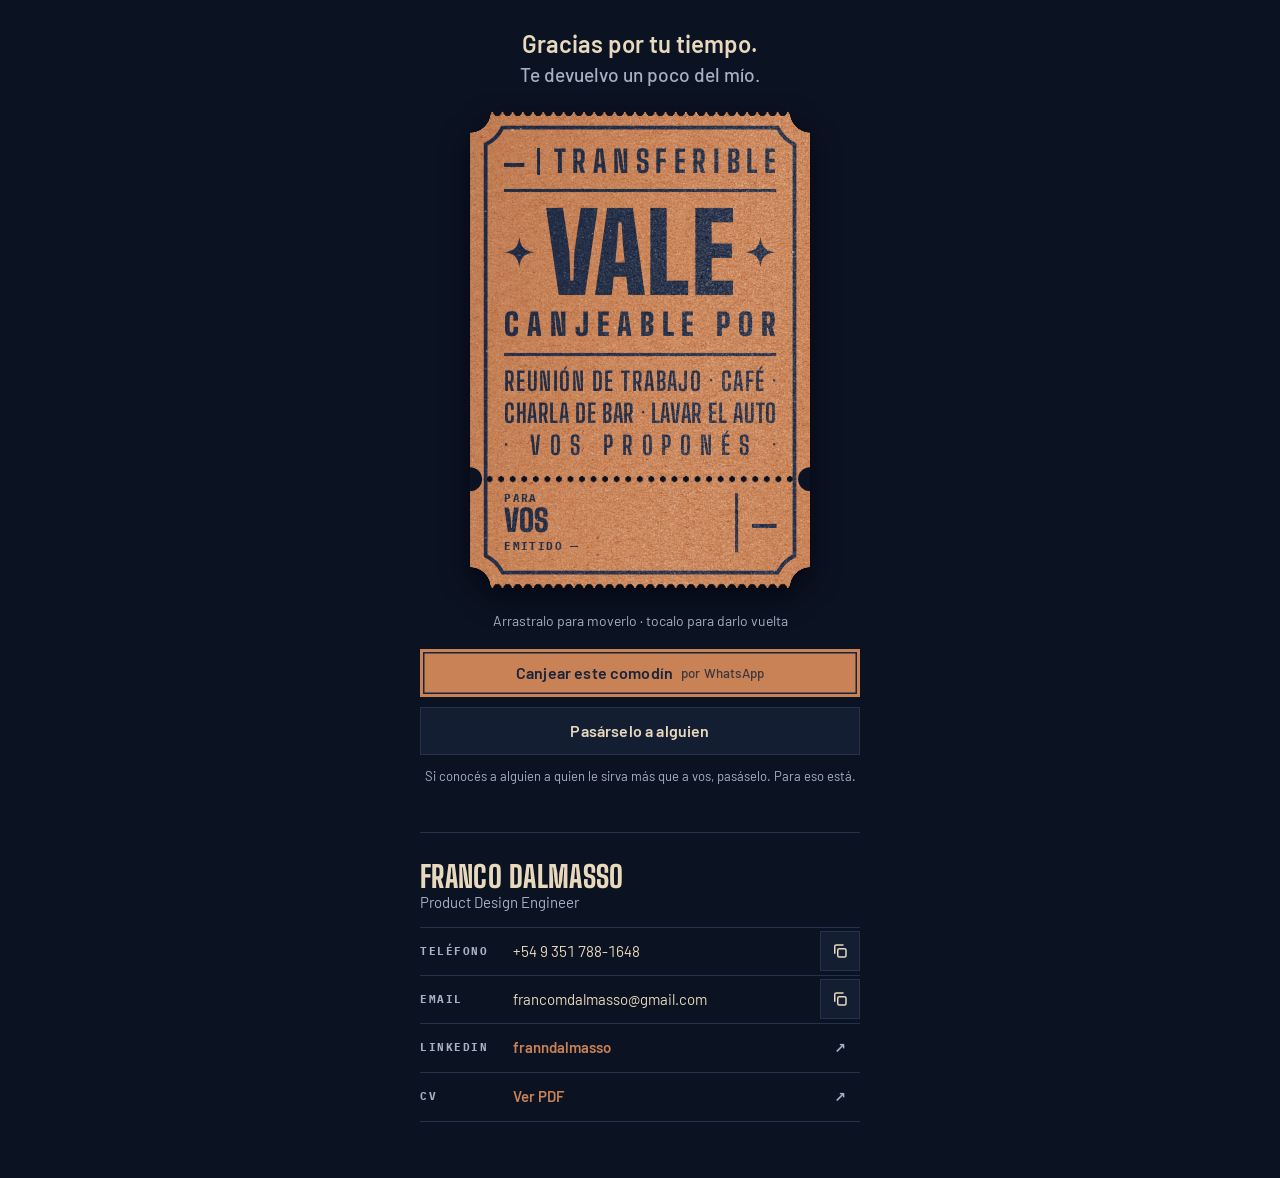
==== commit 8ac47672: "Evitar que se vea el frente espejado al girar Frente y dorso quedaban en el mismo plano y algunos na" ====
--- a/index.html
+++ b/index.html
@@ -11,7 +11,7 @@
 <meta property="og:type" content="website">
 <meta property="og:title" content="Tenés un comodín">
 <meta property="og:description" content="Un vale de Franco por un día, para lo que necesites. Abrilo y dalo vuelta.">
-<meta property="og:image" content="https://0xfrann.github.io/comodin/og.png?v=20261021153632">
+<meta property="og:image" content="https://0xfrann.github.io/comodin/og.png?v=20261021214710">
 <meta property="og:image:width" content="1200">
 <meta property="og:image:height" content="630">
 <meta name="twitter:card" content="summary_large_image">
@@ -20,7 +20,7 @@
 <link rel="preconnect" href="https://fonts.googleapis.com">
 <link rel="preconnect" href="https://fonts.gstatic.com" crossorigin>
 <link rel="stylesheet" href="https://fonts.googleapis.com/css2?family=Big+Shoulders+Display:wght@500;800;900&family=Barlow:ital,wght@0,400;0,500;0,600;0,700;1,500;1,600&family=IBM+Plex+Mono:wght@500;600;700&display=swap">
-<link rel="stylesheet" href="assets/comodin.css?v=20261021153632">
+<link rel="stylesheet" href="assets/comodin.css?v=20261021214710">
 </head>
 <body>
 <main>
@@ -58,8 +58,8 @@
   </section>
 </main>
 
-<script src="assets/config.js?v=20261021153632"></script>
-<script src="assets/comodin.js?v=20261021153632"></script>
+<script src="assets/config.js?v=20261021214710"></script>
+<script src="assets/comodin.js?v=20261021214710"></script>
 <script>
 (function () {
   const { C, $, pad, firstName, esc } = Comodin;
--- a/assets/comodin.css
+++ b/assets/comodin.css
@@ -65,15 +65,17 @@
 .card:active { cursor: grabbing; }
 .card:focus-visible .face { outline: 3px solid var(--accent); outline-offset: 6px; }
 .face { position: absolute; inset: 0; backface-visibility: hidden; -webkit-backface-visibility: hidden; container-type: inline-size; color: var(--ink); }
-.face.back { transform: rotateY(180deg); }
-/* luz y sombra según la orientación: una franja de luz con los bordes en sombra que se desplaza al girar */
+/* frente y dorso separados medio píxel: si quedan en el mismo plano, algunos navegadores
+   muestran el frente espejado por un instante al girar */
+.face.front { transform: translateZ(.5px); }
+.face.back { transform: rotateY(180deg) translateZ(.5px); }
 /* luz sobre papel rugoso: sombreado suave y amplio + brillo que solo prende en el relieve del papel */
 .sheen { position: absolute; inset: 0; z-index: 1; pointer-events: none; overflow: hidden; opacity: var(--sheen-o, .5); --sx: var(--sheen-f, 9%); }
 .back .sheen { --sx: var(--sheen-b, 9%); }
-.sh-shade, .sh-band { position: absolute; top: 0; bottom: 0; left: -100%; width: 300%; will-change: transform; transform: translateX(var(--sx)); }
+.sh-shade, .sh-band { position: absolute; top: 0; bottom: 0; left: -100%; width: 300%; transform: translateX(var(--sx)); }
 .sh-shade { background: linear-gradient(105deg, rgba(10, 14, 35, .26) 0%, rgba(10, 14, 35, .08) 25%, rgba(10, 14, 35, 0) 40%, rgba(10, 14, 35, 0) 60%, rgba(10, 14, 35, .08) 75%, rgba(10, 14, 35, .26) 100%); }
 .sh-glint { position: absolute; inset: 0; overflow: hidden;
-  -webkit-mask: url("papel-relieve.png?v=20261021153632") center / cover; mask: url("papel-relieve.png?v=20261021153632") center / cover; }
+  -webkit-mask: url("papel-relieve.png?v=20261021214710") center / cover; mask: url("papel-relieve.png?v=20261021214710") center / cover; }
 .sh-band { background: linear-gradient(105deg, rgba(255, 244, 225, 0) 24%, rgba(255, 244, 225, .18) 38%, rgba(255, 244, 225, .42) 50%, rgba(255, 244, 225, .18) 62%, rgba(255, 244, 225, 0) 76%); }
 .shadow { position: absolute; inset: 0; filter: drop-shadow(0 10px 14px rgba(3, 6, 16, .6)) drop-shadow(0 1px 1px rgba(3, 6, 16, .5)); }
 /* esquinas cóncavas */
@@ -96,14 +98,14 @@
 .back .paper { background: var(--paper); }
 /* papel: la foto en luz suave sobre el color de cada cara; la tinta va encima con opacidad y la textura
    vuelve por arriba en luz suave (grano sobre la tinta) y en trama (brillos de las fibras) */
-.paper { isolation: isolate; background-image: url("papel.jpg?v=20261021153632"); background-position: center; background-size: cover; background-blend-mode: soft-light; }
-.paper::before { content: ""; position: absolute; inset: 0; z-index: 1; pointer-events: none; background: url("papel.jpg?v=20261021153632") center / cover; mix-blend-mode: soft-light; opacity: .8; }
-.paper::after { content: ""; position: absolute; inset: 0; z-index: 1; pointer-events: none; background: url("papel-luz.jpg?v=20261021153632") center / cover; mix-blend-mode: screen; opacity: .5; }
+.paper { isolation: isolate; background-image: url("papel.jpg?v=20261021214710"); background-position: center; background-size: cover; background-blend-mode: soft-light; }
+.paper::before { content: ""; position: absolute; inset: 0; z-index: 1; pointer-events: none; background: url("papel.jpg?v=20261021214710") center / cover; mix-blend-mode: soft-light; opacity: .8; }
+.paper::after { content: ""; position: absolute; inset: 0; z-index: 1; pointer-events: none; background: url("papel-luz.jpg?v=20261021214710") center / cover; mix-blend-mode: screen; opacity: .5; }
 .ink { opacity: .9; }
 .front { --ink: #172644; }
 .front .ink { opacity: .95; }
 /* en la terracota el grano se nota más: se atenúa un tercio con un velo del mismo color */
-.front .paper { background-image: linear-gradient(rgba(201, 130, 85, .32), rgba(201, 130, 85, .32)), url("papel.jpg?v=20261021153632"); background-size: auto, cover; background-blend-mode: normal, soft-light; }
+.front .paper { background-image: linear-gradient(rgba(201, 130, 85, .32), rgba(201, 130, 85, .32)), url("papel.jpg?v=20261021214710"); background-size: auto, cover; background-blend-mode: normal, soft-light; }
 .front .paper::before { opacity: .55; }
 .front .paper::after { opacity: .36; }
 .frame { position: absolute; inset: 0; width: 100%; height: 100%; pointer-events: none; }
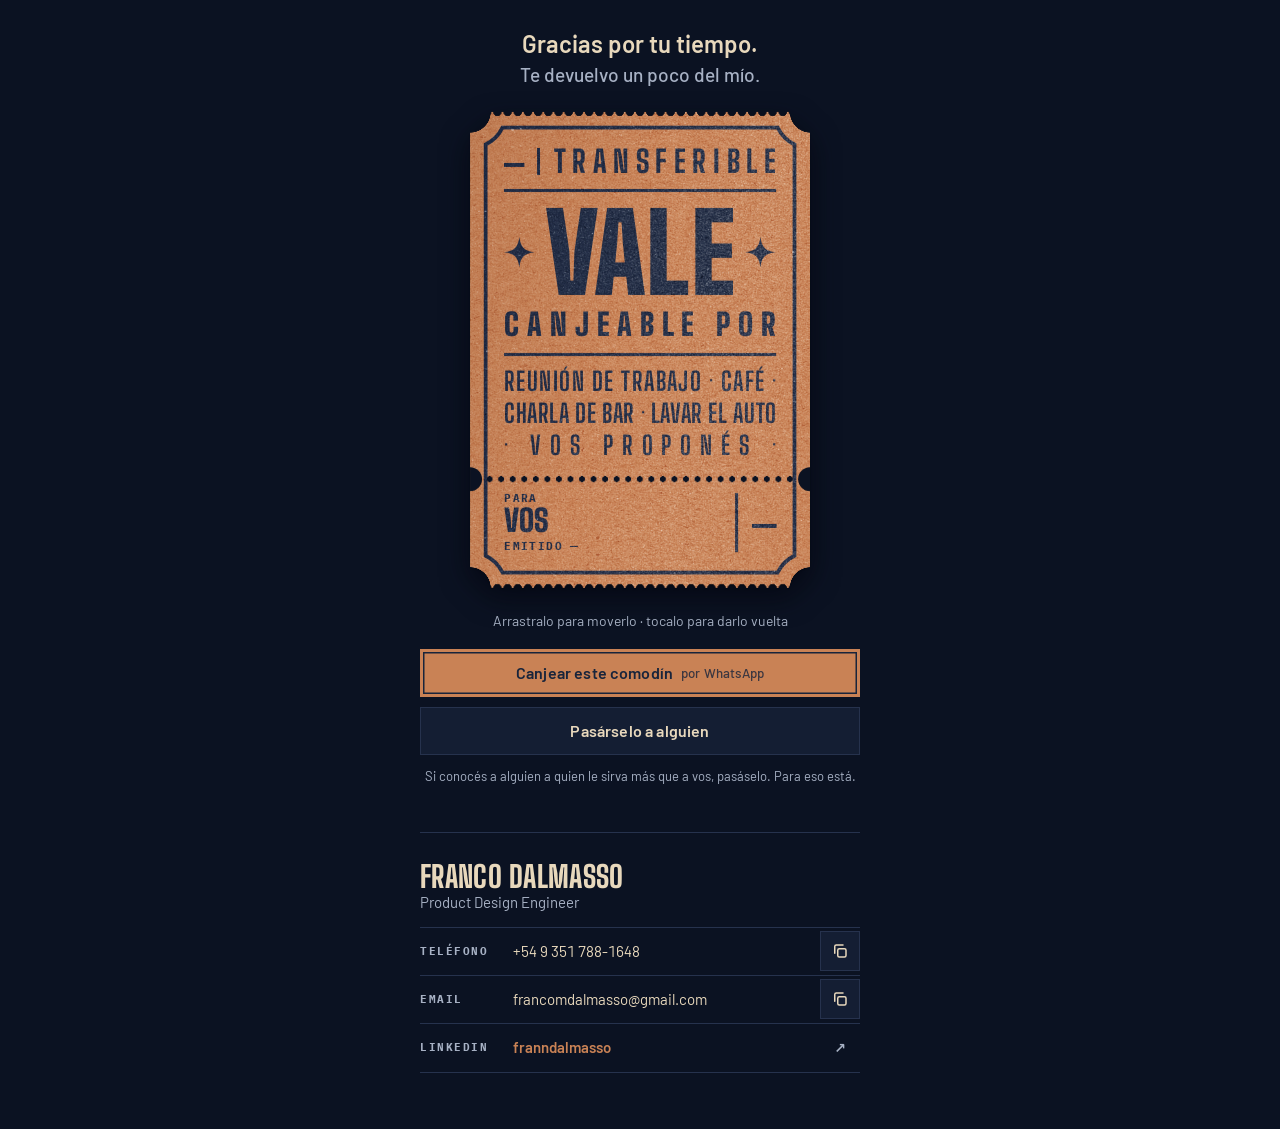
==== commit 1ad65c19: "Nueva vista previa del link y sin la fila del CV en el contacto Co-Authored-By: Claude Opus 5.5 <nor" ====
--- a/index.html
+++ b/index.html
@@ -11,7 +11,7 @@
 <meta property="og:type" content="website">
 <meta property="og:title" content="Tenés un comodín">
 <meta property="og:description" content="Un vale de Franco por un día, para lo que necesites. Abrilo y dalo vuelta.">
-<meta property="og:image" content="https://0xfrann.github.io/comodin/og.png?v=20261021214710">
+<meta property="og:image" content="https://0xfrann.github.io/comodin/og.png?v=20261021215021">
 <meta property="og:image:width" content="1200">
 <meta property="og:image:height" content="630">
 <meta name="twitter:card" content="summary_large_image">
@@ -20,7 +20,7 @@
 <link rel="preconnect" href="https://fonts.googleapis.com">
 <link rel="preconnect" href="https://fonts.gstatic.com" crossorigin>
 <link rel="stylesheet" href="https://fonts.googleapis.com/css2?family=Big+Shoulders+Display:wght@500;800;900&family=Barlow:ital,wght@0,400;0,500;0,600;0,700;1,500;1,600&family=IBM+Plex+Mono:wght@500;600;700&display=swap">
-<link rel="stylesheet" href="assets/comodin.css?v=20261021214710">
+<link rel="stylesheet" href="assets/comodin.css?v=20261021215021">
 </head>
 <body>
 <main>
@@ -50,16 +50,13 @@
         <div class="row">
           <dt>LinkedIn</dt><dd class="link-cell"><a id="lnLinkedin" target="_blank" rel="noopener"><span id="lnLinkedinText">franndalmasso</span><span class="arrow" aria-hidden="true">↗</span></a></dd>
         </div>
-        <div class="row">
-          <dt>CV</dt><dd class="link-cell"><a id="lnCv" target="_blank" rel="noopener"><span>Ver PDF</span><span class="arrow" aria-hidden="true">↗</span></a></dd>
-        </div>
       </dl>
     </section>
   </section>
 </main>
 
-<script src="assets/config.js?v=20261021214710"></script>
-<script src="assets/comodin.js?v=20261021214710"></script>
+<script src="assets/config.js?v=20261021215021"></script>
+<script src="assets/comodin.js?v=20261021215021"></script>
 <script>
 (function () {
   const { C, $, pad, firstName, esc } = Comodin;
@@ -74,7 +71,6 @@
   $("#copyMail").addEventListener("click", () => Comodin.copyText(C.email, $("#mailText"), "Email copiado"));
   $("#lnLinkedin").href = C.linkedin;
   $("#lnLinkedinText").textContent = C.linkedin.replace(/^https?:\/\/(www\.)?linkedin\.com\/in\//, "").replace(/\/$/, "");
-  $("#lnCv").href = C.cv;
 
   function route() {
     const c = Comodin.parse(location.hash) || { n: 0, nombre: "", fecha: "" };
--- a/assets/comodin.css
+++ b/assets/comodin.css
@@ -75,7 +75,7 @@
 .sh-shade, .sh-band { position: absolute; top: 0; bottom: 0; left: -100%; width: 300%; transform: translateX(var(--sx)); }
 .sh-shade { background: linear-gradient(105deg, rgba(10, 14, 35, .26) 0%, rgba(10, 14, 35, .08) 25%, rgba(10, 14, 35, 0) 40%, rgba(10, 14, 35, 0) 60%, rgba(10, 14, 35, .08) 75%, rgba(10, 14, 35, .26) 100%); }
 .sh-glint { position: absolute; inset: 0; overflow: hidden;
-  -webkit-mask: url("papel-relieve.png?v=20261021214710") center / cover; mask: url("papel-relieve.png?v=20261021214710") center / cover; }
+  -webkit-mask: url("papel-relieve.png?v=20261021215021") center / cover; mask: url("papel-relieve.png?v=20261021215021") center / cover; }
 .sh-band { background: linear-gradient(105deg, rgba(255, 244, 225, 0) 24%, rgba(255, 244, 225, .18) 38%, rgba(255, 244, 225, .42) 50%, rgba(255, 244, 225, .18) 62%, rgba(255, 244, 225, 0) 76%); }
 .shadow { position: absolute; inset: 0; filter: drop-shadow(0 10px 14px rgba(3, 6, 16, .6)) drop-shadow(0 1px 1px rgba(3, 6, 16, .5)); }
 /* esquinas cóncavas */
@@ -98,14 +98,14 @@
 .back .paper { background: var(--paper); }
 /* papel: la foto en luz suave sobre el color de cada cara; la tinta va encima con opacidad y la textura
    vuelve por arriba en luz suave (grano sobre la tinta) y en trama (brillos de las fibras) */
-.paper { isolation: isolate; background-image: url("papel.jpg?v=20261021214710"); background-position: center; background-size: cover; background-blend-mode: soft-light; }
-.paper::before { content: ""; position: absolute; inset: 0; z-index: 1; pointer-events: none; background: url("papel.jpg?v=20261021214710") center / cover; mix-blend-mode: soft-light; opacity: .8; }
-.paper::after { content: ""; position: absolute; inset: 0; z-index: 1; pointer-events: none; background: url("papel-luz.jpg?v=20261021214710") center / cover; mix-blend-mode: screen; opacity: .5; }
+.paper { isolation: isolate; background-image: url("papel.jpg?v=20261021215021"); background-position: center; background-size: cover; background-blend-mode: soft-light; }
+.paper::before { content: ""; position: absolute; inset: 0; z-index: 1; pointer-events: none; background: url("papel.jpg?v=20261021215021") center / cover; mix-blend-mode: soft-light; opacity: .8; }
+.paper::after { content: ""; position: absolute; inset: 0; z-index: 1; pointer-events: none; background: url("papel-luz.jpg?v=20261021215021") center / cover; mix-blend-mode: screen; opacity: .5; }
 .ink { opacity: .9; }
 .front { --ink: #172644; }
 .front .ink { opacity: .95; }
 /* en la terracota el grano se nota más: se atenúa un tercio con un velo del mismo color */
-.front .paper { background-image: linear-gradient(rgba(201, 130, 85, .32), rgba(201, 130, 85, .32)), url("papel.jpg?v=20261021214710"); background-size: auto, cover; background-blend-mode: normal, soft-light; }
+.front .paper { background-image: linear-gradient(rgba(201, 130, 85, .32), rgba(201, 130, 85, .32)), url("papel.jpg?v=20261021215021"); background-size: auto, cover; background-blend-mode: normal, soft-light; }
 .front .paper::before { opacity: .55; }
 .front .paper::after { opacity: .36; }
 .frame { position: absolute; inset: 0; width: 100%; height: 100%; pointer-events: none; }
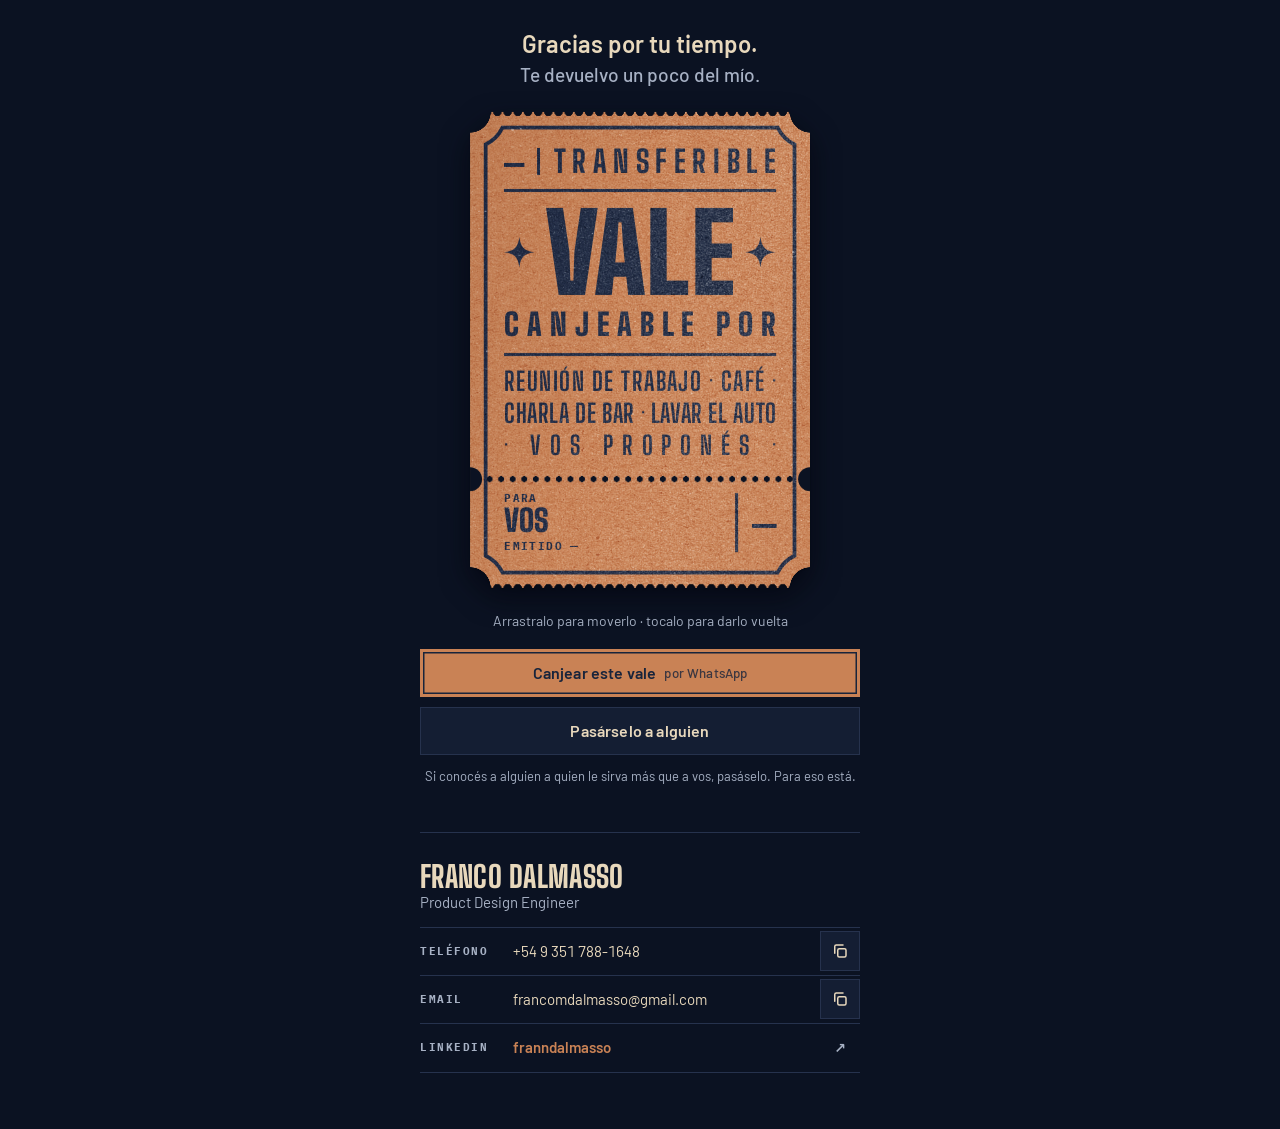
==== commit 16013870: "«Comodín» pasa a «vale» en todos los textos Co-Authored-By: Claude Opus 5.5 <noreply@anthropic.com> " ====
--- a/index.html
+++ b/index.html
@@ -6,12 +6,12 @@
 <meta name="robots" content="noindex, nofollow, noarchive, nosnippet, noimageindex, notranslate">
 <meta name="googlebot" content="noindex, nofollow, noarchive, nosnippet, noimageindex">
 <meta name="bingbot" content="noindex, nofollow, noarchive, nosnippet">
-<title>Comodín de Franco</title>
+<title>Vale de Franco</title>
 <meta name="description" content="Un vale de Franco por un día, para lo que necesites. Abrilo y dalo vuelta.">
 <meta property="og:type" content="website">
-<meta property="og:title" content="Tenés un comodín">
+<meta property="og:title" content="Tenés un vale">
 <meta property="og:description" content="Un vale de Franco por un día, para lo que necesites. Abrilo y dalo vuelta.">
-<meta property="og:image" content="https://0xfrann.github.io/comodin/og.png?v=20261021215021">
+<meta property="og:image" content="https://0xfrann.github.io/comodin/og.png?v=20261021215520">
 <meta property="og:image:width" content="1200">
 <meta property="og:image:height" content="630">
 <meta name="twitter:card" content="summary_large_image">
@@ -20,7 +20,7 @@
 <link rel="preconnect" href="https://fonts.googleapis.com">
 <link rel="preconnect" href="https://fonts.gstatic.com" crossorigin>
 <link rel="stylesheet" href="https://fonts.googleapis.com/css2?family=Big+Shoulders+Display:wght@500;800;900&family=Barlow:ital,wght@0,400;0,500;0,600;0,700;1,500;1,600&family=IBM+Plex+Mono:wght@500;600;700&display=swap">
-<link rel="stylesheet" href="assets/comodin.css?v=20261021215021">
+<link rel="stylesheet" href="assets/comodin.css?v=20261021215520">
 </head>
 <body>
 <main>
@@ -30,7 +30,7 @@
     <p class="hint">Arrastralo para moverlo · tocalo para darlo vuelta</p>
 
     <div class="actions">
-      <a class="btn primary" id="btnCanjear" target="_blank" rel="noopener">Canjear este comodín <small>por WhatsApp</small></a>
+      <a class="btn primary" id="btnCanjear" target="_blank" rel="noopener">Canjear este vale <small>por WhatsApp</small></a>
       <a class="btn" id="btnPasar" target="_blank" rel="noopener">Pasárselo a alguien</a>
       <p class="fine">Si conocés a alguien a quien le sirva más que a vos, pasáselo. Para eso está.</p>
     </div>
@@ -55,8 +55,8 @@
   </section>
 </main>
 
-<script src="assets/config.js?v=20261021215021"></script>
-<script src="assets/comodin.js?v=20261021215021"></script>
+<script src="assets/config.js?v=20261021215520"></script>
+<script src="assets/comodin.js?v=20261021215520"></script>
 <script>
 (function () {
   const { C, $, pad, firstName, esc } = Comodin;
@@ -79,9 +79,9 @@
     $("#lede").innerHTML = c.nombre
       ? `Gracias por tu tiempo, ${esc(firstName(c.nombre))}.<br><em>Te devuelvo un poco del mío.</em>`
       : `Gracias por tu tiempo.<br><em>Te devuelvo un poco del mío.</em>`;
-    $("#btnCanjear").href = Comodin.waLink(C.whatsapp, `¡Hola ${C.corto}! Tengo el comodín${n} y quiero canjearlo 🎫`);
+    $("#btnCanjear").href = Comodin.waLink(C.whatsapp, `¡Hola ${C.corto}! Tengo el vale${n} y quiero canjearlo 🎫`);
     $("#btnPasar").href = Comodin.waLink("", c.n
-      ? `Te paso este comodín de ${C.corto}: vale por 1 día de su tiempo y creo que a vos te sirve más 🎫\n${Comodin.passLinkOf(c)}`
+      ? `Te paso este vale de ${C.corto}: te da una mano por un día con lo que necesites. Creo que a vos te sirve más que a mí 🎫\n${Comodin.passLinkOf(c)}`
       : `Mirá esto: ${C.base}`);
   }
   addEventListener("hashchange", () => { route(); Comodin.showFront(); });
--- a/assets/comodin.css
+++ b/assets/comodin.css
@@ -75,7 +75,7 @@
 .sh-shade, .sh-band { position: absolute; top: 0; bottom: 0; left: -100%; width: 300%; transform: translateX(var(--sx)); }
 .sh-shade { background: linear-gradient(105deg, rgba(10, 14, 35, .26) 0%, rgba(10, 14, 35, .08) 25%, rgba(10, 14, 35, 0) 40%, rgba(10, 14, 35, 0) 60%, rgba(10, 14, 35, .08) 75%, rgba(10, 14, 35, .26) 100%); }
 .sh-glint { position: absolute; inset: 0; overflow: hidden;
-  -webkit-mask: url("papel-relieve.png?v=20261021215021") center / cover; mask: url("papel-relieve.png?v=20261021215021") center / cover; }
+  -webkit-mask: url("papel-relieve.png?v=20261021215520") center / cover; mask: url("papel-relieve.png?v=20261021215520") center / cover; }
 .sh-band { background: linear-gradient(105deg, rgba(255, 244, 225, 0) 24%, rgba(255, 244, 225, .18) 38%, rgba(255, 244, 225, .42) 50%, rgba(255, 244, 225, .18) 62%, rgba(255, 244, 225, 0) 76%); }
 .shadow { position: absolute; inset: 0; filter: drop-shadow(0 10px 14px rgba(3, 6, 16, .6)) drop-shadow(0 1px 1px rgba(3, 6, 16, .5)); }
 /* esquinas cóncavas */
@@ -98,14 +98,14 @@
 .back .paper { background: var(--paper); }
 /* papel: la foto en luz suave sobre el color de cada cara; la tinta va encima con opacidad y la textura
    vuelve por arriba en luz suave (grano sobre la tinta) y en trama (brillos de las fibras) */
-.paper { isolation: isolate; background-image: url("papel.jpg?v=20261021215021"); background-position: center; background-size: cover; background-blend-mode: soft-light; }
-.paper::before { content: ""; position: absolute; inset: 0; z-index: 1; pointer-events: none; background: url("papel.jpg?v=20261021215021") center / cover; mix-blend-mode: soft-light; opacity: .8; }
-.paper::after { content: ""; position: absolute; inset: 0; z-index: 1; pointer-events: none; background: url("papel-luz.jpg?v=20261021215021") center / cover; mix-blend-mode: screen; opacity: .5; }
+.paper { isolation: isolate; background-image: url("papel.jpg?v=20261021215520"); background-position: center; background-size: cover; background-blend-mode: soft-light; }
+.paper::before { content: ""; position: absolute; inset: 0; z-index: 1; pointer-events: none; background: url("papel.jpg?v=20261021215520") center / cover; mix-blend-mode: soft-light; opacity: .8; }
+.paper::after { content: ""; position: absolute; inset: 0; z-index: 1; pointer-events: none; background: url("papel-luz.jpg?v=20261021215520") center / cover; mix-blend-mode: screen; opacity: .5; }
 .ink { opacity: .9; }
 .front { --ink: #172644; }
 .front .ink { opacity: .95; }
 /* en la terracota el grano se nota más: se atenúa un tercio con un velo del mismo color */
-.front .paper { background-image: linear-gradient(rgba(201, 130, 85, .32), rgba(201, 130, 85, .32)), url("papel.jpg?v=20261021215021"); background-size: auto, cover; background-blend-mode: normal, soft-light; }
+.front .paper { background-image: linear-gradient(rgba(201, 130, 85, .32), rgba(201, 130, 85, .32)), url("papel.jpg?v=20261021215520"); background-size: auto, cover; background-blend-mode: normal, soft-light; }
 .front .paper::before { opacity: .55; }
 .front .paper::after { opacity: .36; }
 .frame { position: absolute; inset: 0; width: 100%; height: 100%; pointer-events: none; }
